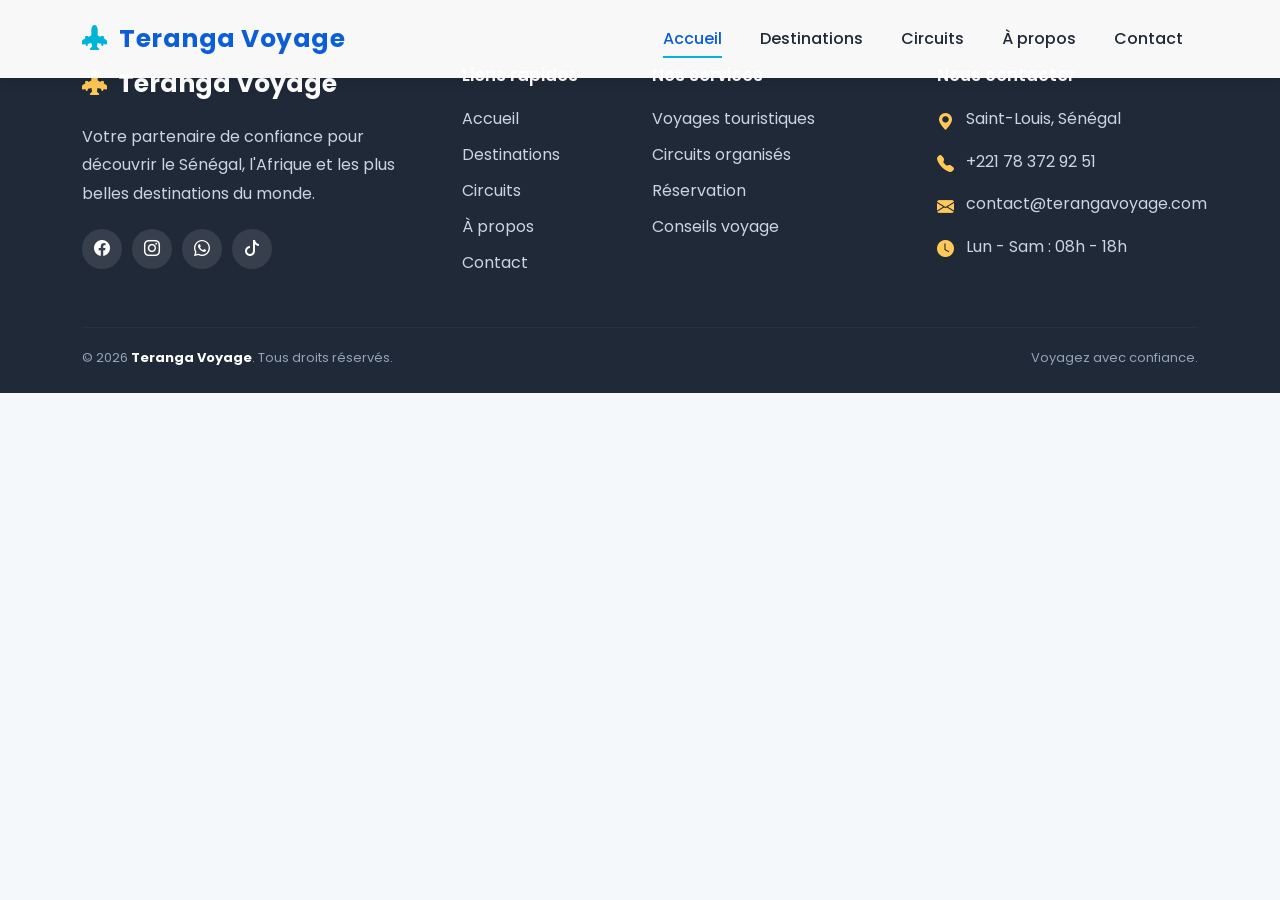
==== pages/apropos.html @ e25b34bc "correction navigation" ====
<!DOCTYPE html>
<html lang="fr">

<head>

    <meta charset="UTF-8">

    <meta name="viewport" content="width=device-width, initial-scale=1.0">

    <title>Teranga Voyage - Agence de Voyage</title>

    <!-- Bootstrap CSS -->
    <link
        href="https://cdn.jsdelivr.net/npm/bootstrap@5.3.3/dist/css/bootstrap.min.css"
        rel="stylesheet">

    <!-- Bootstrap Icons -->
    <link
        rel="stylesheet"
        href="https://cdn.jsdelivr.net/npm/bootstrap-icons@1.11.3/font/bootstrap-icons.min.css">

    <!-- Police Google -->
    <link
        href="https://fonts.googleapis.com/css2?family=Poppins:wght@300;400;500;600;700;800&display=swap"
        rel="stylesheet">

    <!-- Notre CSS -->
    <link rel="stylesheet" href="../css/style.css">

</head>

<body>


<!-- =====================================================
                    NAVBAR
===================================================== -->

<nav class="navbar navbar-expand-lg fixed-top">

    <div class="container">

        <!-- LOGO -->

        <a class="navbar-brand" href="../index.html">

            <i class="bi bi-airplane-engines-fill"></i>

            Teranga Voyage

        </a>


        <!-- BOUTON MENU MOBILE -->

        <button
            class="navbar-toggler"
            type="button"
            data-bs-toggle="collapse"
            data-bs-target="#menu">

            <span class="navbar-toggler-icon"></span>

        </button>


        <!-- MENU -->

        <div class="collapse navbar-collapse" id="menu">

            <ul class="navbar-nav ms-auto">

                <li class="nav-item">

                    <a
                        class="nav-link active"
                        href="../index.html">

                        Accueil

                    </a>

                </li>


                <li class="nav-item">

                    <a
                        class="nav-link"
                        href="../pages/destinations.html">

                        Destinations

                    </a>

                </li>


                <li class="nav-item">

                    <a
                        class="nav-link"
                        href="../pages/circuits.html">

                        Circuits

                    </a>

                </li>


                <li class="nav-item">

                    <a
                        class="nav-link"
                        href="../pages/apropos.html">

                        À propos

                    </a>

                </li>


                <li class="nav-item">

                    <a
                        class="nav-link"
                        href="../pages/contact.html">

                        Contact

                    </a>

                </li>

            </ul>

        </div>

    </div>

</nav>






<!-- =====================================================
                        FOOTER
===================================================== -->

<footer class="footer">

    <div class="container">

        <div class="row g-4">


            <!-- PRESENTATION -->

            <div class="col-lg-4 col-md-6">

                <a href="index.html" class="footer-brand">

                    <i class="bi bi-airplane-engines-fill"></i>

                    Teranga Voyage

                </a>

                <p class="footer-description">

                    Votre partenaire de confiance pour découvrir
                    le Sénégal, l'Afrique et les plus belles
                    destinations du monde.

                </p>


                <!-- RESEAUX SOCIAUX -->

                <div class="social-links">

                    <a href="#" aria-label="Facebook">

                        <i class="bi bi-facebook"></i>

                    </a>

                    <a href="#" aria-label="Instagram">

                        <i class="bi bi-instagram"></i>

                    </a>

                    <a href="#" aria-label="WhatsApp">

                        <i class="bi bi-whatsapp"></i>

                    </a>

                    <a href="#" aria-label="TikTok">

                        <i class="bi bi-tiktok"></i>

                    </a>

                </div>

            </div>



            <!-- LIENS RAPIDES -->

            <div class="col-lg-2 col-md-6">

                <h5>
                    Liens rapides
                </h5>

                <ul class="footer-links">

                    <li>
                        <a href="index.html">
                            Accueil
                        </a>
                    </li>

                    <li>
                        <a href="destinations.html">
                            Destinations
                        </a>
                    </li>

                    <li>
                        <a href="pages/circuits.html">
                            Circuits
                        </a>
                    </li>

                    <li>
                        <a href="pages/apropos.html">
                            À propos
                        </a>
                    </li>

                    <li>
                        <a href="pages/contact.html">
                            Contact
                        </a>
                    </li>

                </ul>

            </div>



            <!-- SERVICES -->

            <div class="col-lg-3 col-md-6">

                <h5>
                    Nos services
                </h5>

                <ul class="footer-links">

                    <li>
                        <a href="pages/destinations.html">
                            Voyages touristiques
                        </a>
                    </li>

                    <li>
                        <a href="pages/circuits.html">
                            Circuits organisés
                        </a>
                    </li>

                    <li>
                        <a href="pages/reservation.html">
                            Réservation
                        </a>
                    </li>

                    <li>
                        <a href="#">
                            Conseils voyage
                        </a>
                    </li>

                </ul>

            </div>



            <!-- CONTACT -->

            <div class="col-lg-3 col-md-6">

                <h5>
                    Nous contacter
                </h5>

                <ul class="contact-info">

                    <li>

                        <i class="bi bi-geo-alt-fill"></i>

                        <span>
                            Saint-Louis, Sénégal
                        </span>

                    </li>

                    <li>

                        <i class="bi bi-telephone-fill"></i>

                        <span>
                            +221 78 372 92 51
                        </span>

                    </li>

                    <li>

                        <i class="bi bi-envelope-fill"></i>

                        <span>
                            contact@terangavoyage.com
                        </span>

                    </li>

                    <li>

                        <i class="bi bi-clock-fill"></i>

                        <span>
                            Lun - Sam : 08h - 18h
                        </span>

                    </li>

                </ul>

            </div>

        </div>



        <!-- SEPARATION -->

        <hr class="footer-line">



        <!-- COPYRIGHT -->

        <div class="footer-bottom">

            <p>
                © 2026 <strong>Teranga Voyage</strong>.
                Tous droits réservés.
            </p>

            <p>
                Voyagez avec confiance.
            </p>

        </div>

    </div>

</footer>



<!-- =====================================================
                    BOOTSTRAP JS
===================================================== -->

<script
    src="https://cdn.jsdelivr.net/npm/bootstrap@5.3.3/dist/js/bootstrap.bundle.min.js">
</script>


</body>

</html>
---- css/style.css ----
@import url('https://fonts.googleapis.com/css2?family=Poppins:wght@300;400;500;600;700;800&display=swap');


/* =====================================================
                    ROOT
===================================================== */

:root {

    --primary-color: #0B5ED7;
    --secondary-color: #00B4D8;
    --accent-color: #FFC857;

    --dark-color: #1F2937;
    --light-color: #F8FAFC;
    --white-color: #FFFFFF;
    --gray-color: #6B7280;

    --bg-color: #F4F8FB;
    --card-bg: #FFFFFF;

    --shadow: 0 8px 25px rgba(0, 0, 0, 0.12);

    --border-radius: 15px;

    --transition: all 0.3s ease;
}


/* =====================================================
                    RESET
===================================================== */

* {
    margin: 0;
    padding: 0;
    box-sizing: border-box;
}


html {
    scroll-behavior: smooth;
}


body {

    font-family: 'Poppins', sans-serif;

    background-color: var(--bg-color);

    color: var(--dark-color);

}


/* =====================================================
                    NAVBAR
===================================================== */

.navbar {

    background-color: rgba(255, 255, 255, 0.97);

    padding: 15px 0;

    box-shadow: 0 3px 15px rgba(0, 0, 0, 0.08);

    transition: var(--transition);

    z-index: 1000;

}


.navbar-brand {

    color: var(--primary-color) !important;

    font-size: 25px;

    font-weight: 700;

    letter-spacing: 0.5px;

}


.navbar-brand i {

    color: var(--secondary-color);

    margin-right: 6px;

}


.navbar-nav {

    gap: 8px;

}


.nav-link {

    color: var(--dark-color) !important;

    font-weight: 500;

    padding: 10px 15px !important;

    position: relative;

    transition: var(--transition);

}


.nav-link:hover {

    color: var(--primary-color) !important;

}


/* Ligne sous le lien */

.nav-link::after {

    content: "";

    position: absolute;

    left: 15px;

    bottom: 3px;

    width: 0;

    height: 2px;

    background-color: var(--secondary-color);

    transition: var(--transition);

}


.nav-link:hover::after,
.nav-link.active::after {

    width: calc(100% - 30px);

}


.nav-link.active {

    color: var(--primary-color) !important;

}


/* =====================================================
                BOUTON NAVBAR MOBILE
===================================================== */

.navbar-toggler {

    border: none;

    padding: 5px;

}


.navbar-toggler:focus {

    box-shadow: none;

}


/* =====================================================
                    HERO
===================================================== */

.hero {

    margin-top: 70px;

}


.carousel-img {

    height: 90vh;

    min-height: 550px;

    object-fit: cover;

    filter: brightness(55%);

}


/* =====================================================
                TEXTE DU CAROUSEL
===================================================== */

.carousel-caption {

    position: absolute;

    top: 50%;

    left: 10%;

    right: 10%;

    transform: translateY(-50%);

    text-align: left;

    max-width: 750px;

}


.hero-small-title {

    display: inline-block;

    color: var(--accent-color);

    font-size: 14px;

    font-weight: 700;

    letter-spacing: 2px;

    margin-bottom: 15px;

}


.carousel-caption h1 {

    font-size: 55px;

    line-height: 1.2;

    font-weight: 800;

    color: var(--white-color);

    margin-bottom: 20px;

}


.carousel-caption p {

    font-size: 18px;

    line-height: 1.7;

    color: var(--white-color);

    max-width: 650px;

    margin-bottom: 30px;

}


/* =====================================================
                    BOUTON
===================================================== */

.btn-main {

    display: inline-flex;

    align-items: center;

    gap: 10px;

    background-color: var(--accent-color);

    color: var(--dark-color);

    border: none;

    padding: 13px 28px;

    border-radius: 50px;

    font-weight: 600;

    transition: var(--transition);

}


.btn-main:hover {

    background-color: var(--secondary-color);

    color: var(--white-color);

    transform: translateY(-3px);

    box-shadow: var(--shadow);

}


.btn-main i {

    transition: var(--transition);

}


.btn-main:hover i {

    transform: translateX(5px);

}


/* =====================================================
            INDICATEURS DU CAROUSEL
===================================================== */

.carousel-indicators button {

    width: 10px;

    height: 10px;

    border-radius: 50%;

    margin: 0 5px;

}


.carousel-indicators .active {

    background-color: var(--accent-color);

}


/* =====================================================
            BOUTONS PRECEDENT / SUIVANT
===================================================== */

.carousel-control-prev,
.carousel-control-next {

    width: 7%;

}


.carousel-control-prev-icon,
.carousel-control-next-icon {

    width: 45px;

    height: 45px;

    background-color: rgba(0, 0, 0, 0.35);

    background-size: 50%;

    border-radius: 50%;

}


/* =====================================================
                    RESPONSIVE
===================================================== */

@media (max-width: 992px) {

    .navbar-nav {

        gap: 0;

        padding-top: 15px;

    }


    .nav-link {

        padding: 10px 5px !important;

    }


    .carousel-caption {

        left: 8%;

        right: 8%;

    }


    .carousel-caption h1 {

        font-size: 42px;

    }

}


@media (max-width: 768px) {

    .hero {

        margin-top: 65px;

    }


    .carousel-img {

        height: 75vh;

        min-height: 500px;

    }


    .carousel-caption {

        left: 7%;

        right: 7%;

        text-align: center;

    }


    .hero-small-title {

        font-size: 11px;

        letter-spacing: 1.5px;

    }


    .carousel-caption h1 {

        font-size: 32px;

    }


    .carousel-caption p {

        font-size: 15px;

        line-height: 1.5;

    }


    .btn-main {

        padding: 11px 22px;

        font-size: 14px;

    }

}


@media (max-width: 576px) {

    .navbar-brand {

        font-size: 20px;

    }


    .carousel-img {

        height: 70vh;

        min-height: 450px;

    }


    .carousel-caption h1 {

        font-size: 27px;

    }


    .carousel-caption p {

        font-size: 14px;

        margin-bottom: 20px;

    }


    .hero-small-title {

        font-size: 10px;

    }


    .carousel-control-prev,
    .carousel-control-next {

        width: 10%;

    }

}
/* =====================================================
        TITRES DES SECTIONS
===================================================== */

.section-title span,
.section-label {

    color: var(--secondary-color);

    font-size: 13px;

    font-weight: 700;

    letter-spacing: 2px;

}


.section-title h2,
.engagements h2 {

    color: var(--dark-color);

    font-size: 38px;

    font-weight: 700;

    margin: 12px 0 15px;

}


.section-title p {

    max-width: 650px;

    margin: auto;

    color: var(--gray-color);

    line-height: 1.7;

}


/* =====================================================
        SECTION POURQUOI NOUS
===================================================== */

.why-us {

    background-color: var(--white-color);

}


/* =====================================================
        CARTES
===================================================== */

.feature-card {

    background-color: var(--card-bg);

    padding: 40px 30px;

    text-align: center;

    border-radius: var(--border-radius);

    box-shadow: var(--shadow);

    border: 1px solid rgba(0, 0, 0, 0.04);

    transition: var(--transition);

}


.feature-card:hover {

    transform: translateY(-10px);

    box-shadow: 0 15px 35px rgba(0, 0, 0, 0.15);

}


.feature-icon {

    width: 75px;

    height: 75px;

    margin: 0 auto 25px;

    display: flex;

    align-items: center;

    justify-content: center;

    border-radius: 50%;

    background: rgba(11, 94, 215, 0.1);

    color: var(--primary-color);

    font-size: 32px;

    transition: var(--transition);

}


.feature-card:hover .feature-icon {

    background: var(--primary-color);

    color: var(--white-color);

}


.feature-card h3 {

    font-size: 21px;

    font-weight: 600;

    margin-bottom: 15px;

}


.feature-card p {

    color: var(--gray-color);

    line-height: 1.7;

    margin-bottom: 0;

}


/* =====================================================
        NOS ENGAGEMENTS
===================================================== */

.engagements {

    background-color: var(--light-color);

}


.engagements > .container {

    max-width: 1140px;

}


.engagements h2 {

    margin-top: 10px;

}


.engagements > .container > .row > .col-lg-6 > p {

    color: var(--gray-color);

    line-height: 1.8;

    margin-bottom: 30px;

}


/* =====================================================
        ENGAGEMENT ITEMS
===================================================== */

.engagement-item {

    display: flex;

    gap: 18px;

    margin-bottom: 25px;

}


.engagement-icon {

    min-width: 50px;

    height: 50px;

    display: flex;

    align-items: center;

    justify-content: center;

    border-radius: 50%;

    background-color: var(--white-color);

    color: var(--primary-color);

    box-shadow: var(--shadow);

    font-size: 21px;

}


.engagement-item h4 {

    font-size: 18px;

    font-weight: 600;

    margin-bottom: 5px;

}


.engagement-item p {

    color: var(--gray-color);

    margin: 0;

    line-height: 1.6;

}


/* =====================================================
        IMAGE ENGAGEMENT
===================================================== */

.engagement-image {

    position: relative;

}


.engagement-image img {

    width: 100%;

    height: 450px;

    object-fit: cover;

    border-radius: var(--border-radius);

    box-shadow: var(--shadow);

}


.experience-box {

    position: absolute;

    bottom: 25px;

    left: 25px;

    background-color: var(--white-color);

    padding: 18px 25px;

    border-radius: 10px;

    box-shadow: var(--shadow);

}


.experience-box strong {

    display: block;

    color: var(--primary-color);

    font-size: 22px;

}


.experience-box span {

    color: var(--gray-color);

    font-size: 13px;

}


/* =====================================================
        APPEL À L'ACTION
===================================================== */

.cta-section {

    background: linear-gradient(
        135deg,
        var(--primary-color),
        var(--secondary-color)
    );

}


.cta-content {

    color: var(--white-color);

    max-width: 750px;

    margin: auto;

}


.cta-content > span {

    color: var(--accent-color);

    font-size: 13px;

    font-weight: 700;

    letter-spacing: 2px;

}


.cta-content h2 {

    font-size: 40px;

    font-weight: 700;

    margin: 15px 0;

}


.cta-content p {

    color: var(--white-color);

    line-height: 1.7;

    margin-bottom: 30px;

}


/* =====================================================
        RESPONSIVE PARTIE 2
===================================================== */

@media (max-width: 768px) {

    .section-title h2,
    .engagements h2 {

        font-size: 30px;

    }


    .feature-card {

        padding: 30px 20px;

    }


    .engagement-image img {

        height: 350px;

    }


    .cta-content h2 {

        font-size: 30px;

    }

}


@media (max-width: 576px) {

    .section-title h2,
    .engagements h2 {

        font-size: 26px;

    }


    .experience-box {

        left: 15px;

        bottom: 15px;

    }

}
/* =====================================================
                MODAL RESERVATION
===================================================== */

.modal-content {

    border: none;

    border-radius: 18px;

    overflow: hidden;

    box-shadow: 0 20px 50px rgba(0, 0, 0, 0.2);

}


.modal-header {

    background: linear-gradient(
        135deg,
        var(--primary-color),
        var(--secondary-color)
    );

    color: var(--white-color);

    padding: 20px 25px;

}


.modal-title {

    font-weight: 600;

}


.modal-title i {

    margin-right: 8px;

    color: var(--accent-color);

}


.modal-header .btn-close {

    filter: brightness(0) invert(1);

}


.modal-body {

    padding: 30px;

}


.reservation-intro {

    color: var(--gray-color);

    font-size: 14px;

    line-height: 1.6;

    margin-bottom: 25px;

}


.form-label {

    font-weight: 500;

    color: var(--dark-color);

}


.form-control,
.form-select {

    padding: 12px 15px;

    border: 1px solid #ddd;

    border-radius: 8px;

    transition: var(--transition);

}


.form-control:focus,
.form-select:focus {

    border-color: var(--primary-color);

    box-shadow: 0 0 0 0.2rem rgba(11, 94, 215, 0.12);

}


textarea.form-control {

    resize: none;

}



/* =====================================================
                        FOOTER
===================================================== */

.footer {

    background-color: var(--dark-color);

    color: var(--white-color);

    padding: 65px 0 25px;

}


.footer-brand {

    display: inline-block;

    color: var(--white-color);

    text-decoration: none;

    font-size: 25px;

    font-weight: 700;

    margin-bottom: 20px;

}


.footer-brand i {

    color: var(--accent-color);

    margin-right: 6px;

}


.footer-description {

    color: #cbd5e1;

    line-height: 1.8;

    max-width: 350px;

}


/* =====================================================
                RESEAUX SOCIAUX
===================================================== */

.social-links {

    display: flex;

    gap: 10px;

    margin-top: 20px;

}


.social-links a {

    width: 40px;

    height: 40px;

    display: flex;

    align-items: center;

    justify-content: center;

    background-color: rgba(255, 255, 255, 0.1);

    color: var(--white-color);

    border-radius: 50%;

    text-decoration: none;

    transition: var(--transition);

}


.social-links a:hover {

    background-color: var(--secondary-color);

    transform: translateY(-4px);

}


/* =====================================================
                    TITRES FOOTER
===================================================== */

.footer h5 {

    color: var(--white-color);

    font-size: 17px;

    font-weight: 600;

    margin-bottom: 22px;

}


/* =====================================================
                    LIENS FOOTER
===================================================== */

.footer-links {

    list-style: none;

    padding: 0;

    margin: 0;

}


.footer-links li {

    margin-bottom: 12px;

}


.footer-links a {

    color: #cbd5e1;

    text-decoration: none;

    transition: var(--transition);

}


.footer-links a:hover {

    color: var(--accent-color);

    padding-left: 5px;

}


/* =====================================================
                INFORMATIONS CONTACT
===================================================== */

.contact-info {

    list-style: none;

    padding: 0;

    margin: 0;

}


.contact-info li {

    display: flex;

    align-items: flex-start;

    gap: 12px;

    margin-bottom: 15px;

    color: #cbd5e1;

    line-height: 1.5;

}


.contact-info i {

    color: var(--accent-color);

    font-size: 17px;

    margin-top: 2px;

}


/* =====================================================
                LIGNE FOOTER
===================================================== */

.footer-line {

    border-color: rgba(255, 255, 255, 0.15);

    margin: 40px 0 20px;

}


/* =====================================================
                COPYRIGHT
===================================================== */

.footer-bottom {

    display: flex;

    justify-content: space-between;

    align-items: center;

    gap: 20px;

}


.footer-bottom p {

    margin: 0;

    color: #94a3b8;

    font-size: 13px;

}


.footer-bottom strong {

    color: var(--white-color);

}


/* =====================================================
                    RESPONSIVE
===================================================== */

@media (max-width: 768px) {

    .footer {

        padding: 50px 0 20px;

    }


    .footer-bottom {

        flex-direction: column;

        text-align: center;

    }


    .modal-body {

        padding: 22px;

    }

}


@media (max-width: 576px) {

    .footer-brand {

        font-size: 22px;

    }


    .footer {

        text-align: center;

    }


    .footer-description {

        margin-left: auto;

        margin-right: auto;

    }


    .social-links {

        justify-content: center;

    }


    .contact-info li {

        justify-content: center;

    }

}
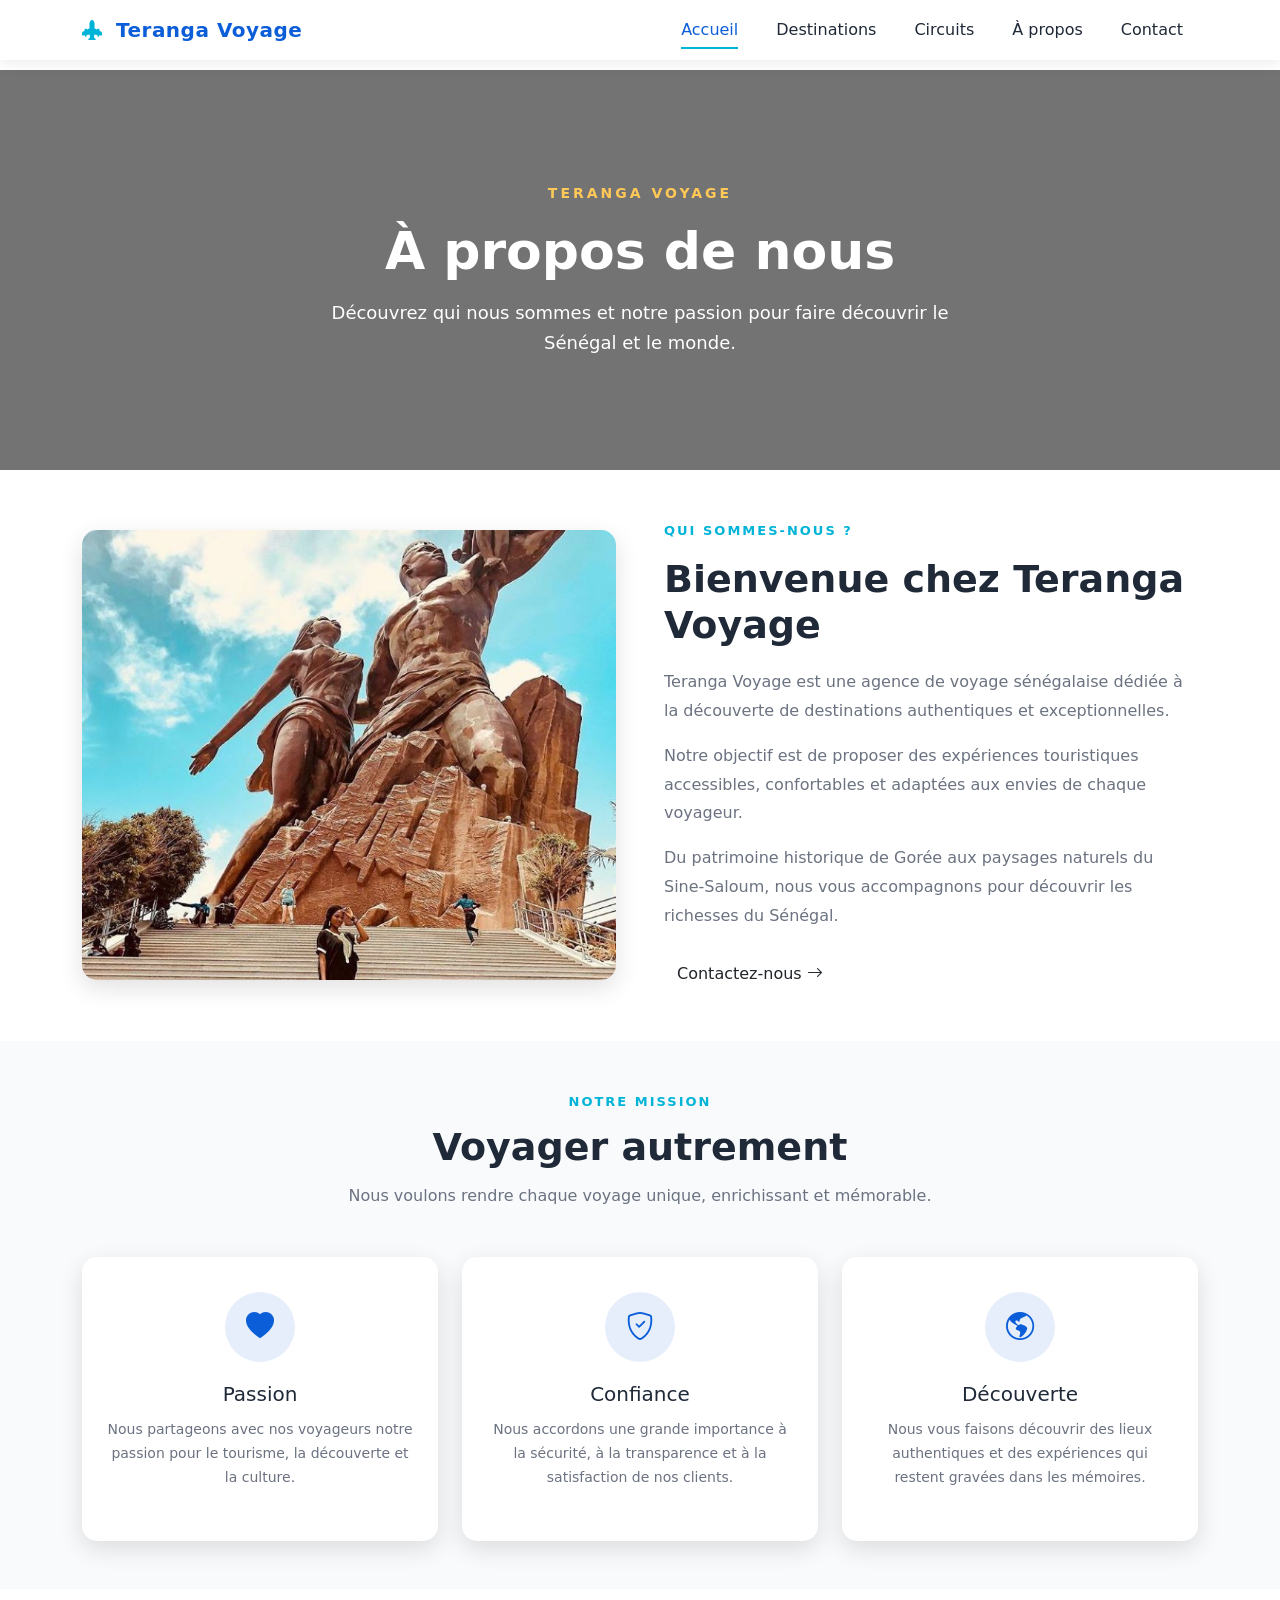
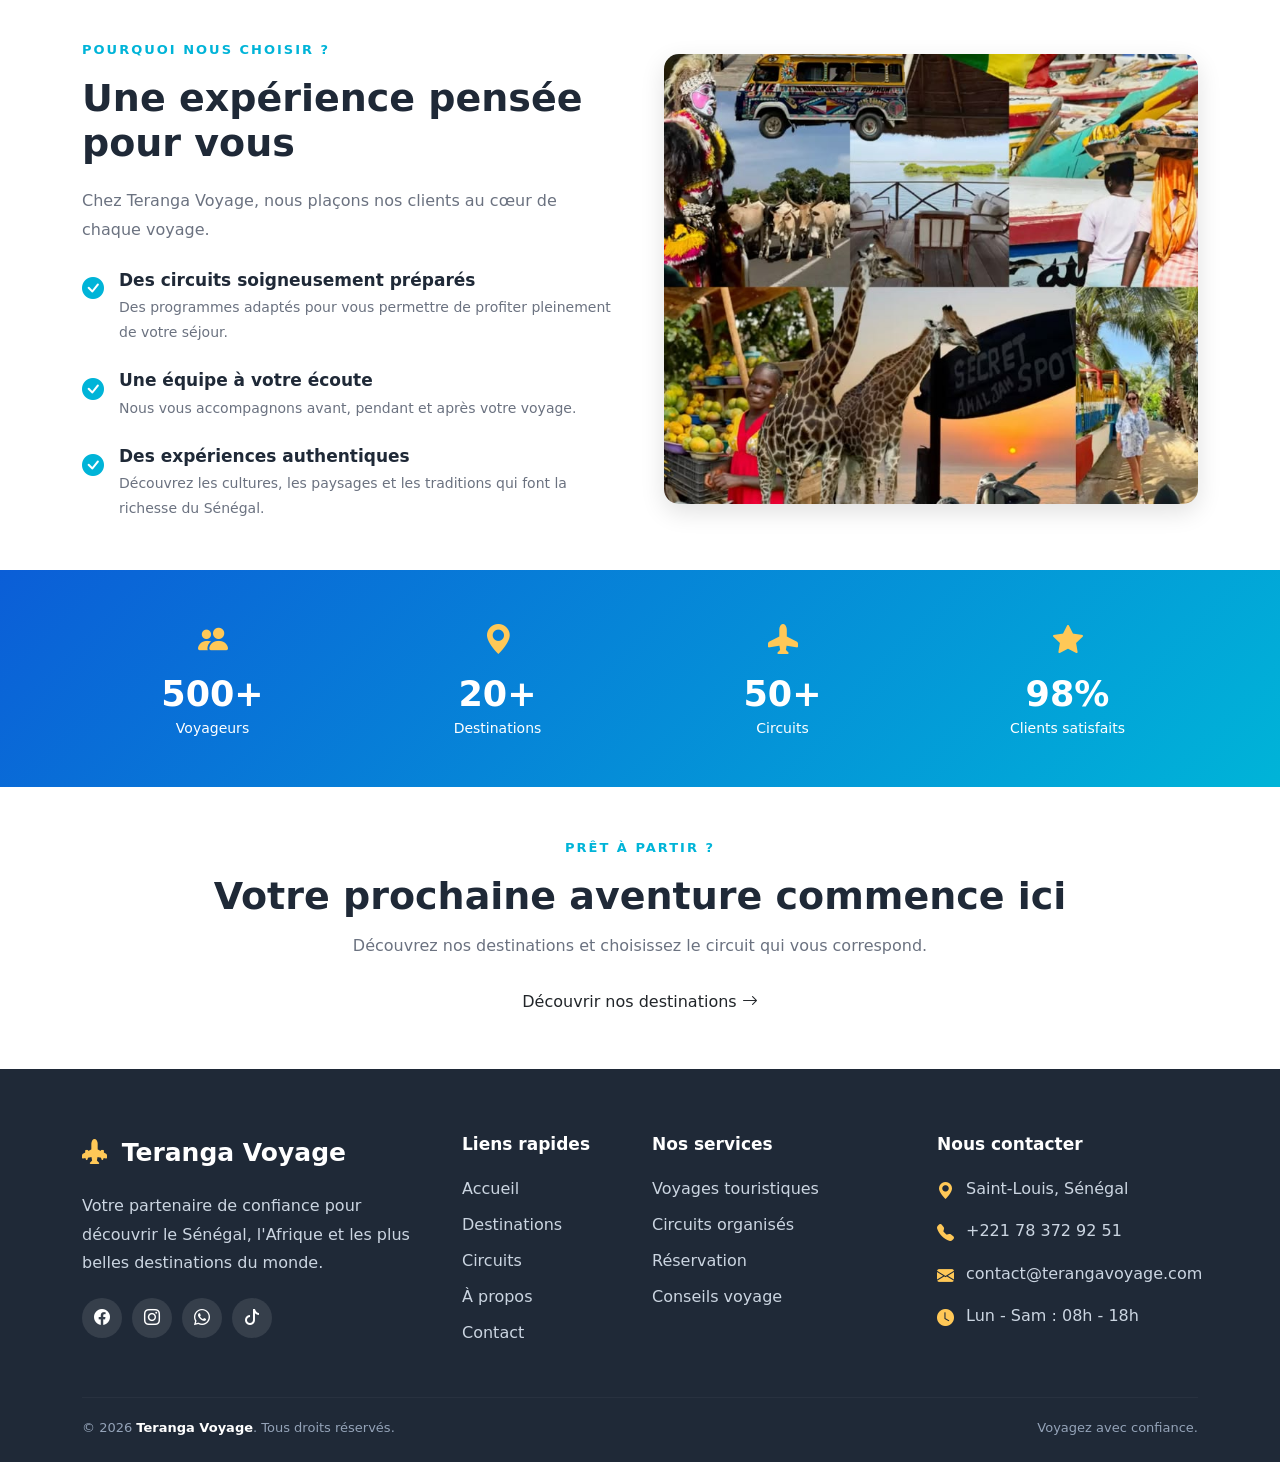
==== commit b5ebde9d: "qjout d" ====
--- a/pages/apropos.html
+++ b/pages/apropos.html
@@ -142,6 +142,491 @@
 
 </nav>
 
+<!DOCTYPE html>
+<html lang="fr">
+
+<head>
+
+    <meta charset="UTF-8">
+
+    <meta name="viewport" content="width=device-width, initial-scale=1.0">
+
+    <title>À propos | Teranga Voyage</title>
+
+    <!-- Bootstrap CSS -->
+    <link
+        href="https://cdn.jsdelivr.net/npm/bootstrap@5.3.3/dist/css/bootstrap.min.css"
+        rel="stylesheet">
+
+    <!-- Bootstrap Icons -->
+    <link
+        rel="stylesheet"
+        href="https://cdn.jsdelivr.net/npm/bootstrap-icons@1.11.3/font/bootstrap-icons.min.css">
+
+    <!-- CSS du projet -->
+    <link rel="stylesheet" href="css/style.css">
+
+</head>
+
+<body>
+
+
+<!-- =====================================================
+                    BANNIÈRE À PROPOS
+===================================================== -->
+
+<section class="about-hero">
+
+    <div class="container">
+
+        <div class="about-hero-content text-center">
+
+            <span>TERANGA VOYAGE</span>
+
+            <h1>À propos de nous</h1>
+
+            <p>
+                Découvrez qui nous sommes et notre passion
+                pour faire découvrir le Sénégal et le monde.
+            </p>
+
+        </div>
+
+    </div>
+
+</section>
+
+
+
+<!-- =====================================================
+                    PRÉSENTATION
+===================================================== -->
+
+<section class="about-presentation py-5">
+
+    <div class="container">
+
+        <div class="row align-items-center g-5">
+
+
+            <!-- IMAGE -->
+
+            <div class="col-lg-6">
+
+                <div class="about-image">
+
+                    <img
+                        src="../images/decouverte.jpg"
+                        alt="Voyage au Sénégal">
+
+                </div>
+
+            </div>
+
+
+            <!-- TEXTE -->
+
+            <div class="col-lg-6">
+
+                <span class="about-subtitle">
+                    QUI SOMMES-NOUS ?
+                </span>
+
+                <h2>
+                    Bienvenue chez Teranga Voyage
+                </h2>
+
+                <p>
+                    Teranga Voyage est une agence de voyage
+                    sénégalaise dédiée à la découverte de
+                    destinations authentiques et exceptionnelles.
+                </p>
+
+                <p>
+                    Notre objectif est de proposer des expériences
+                    touristiques accessibles, confortables et
+                    adaptées aux envies de chaque voyageur.
+                </p>
+
+                <p>
+                    Du patrimoine historique de Gorée aux paysages
+                    naturels du Sine-Saloum, nous vous accompagnons
+                    pour découvrir les richesses du Sénégal.
+                </p>
+
+
+                <a
+                    href="contact.html"
+                    class="btn btn-main mt-2">
+
+                    Contactez-nous
+
+                    <i class="bi bi-arrow-right"></i>
+
+                </a>
+
+            </div>
+
+        </div>
+
+    </div>
+
+</section>
+
+
+
+<!-- =====================================================
+                    NOTRE MISSION
+===================================================== -->
+
+<section class="about-mission py-5">
+
+    <div class="container">
+
+        <div class="section-title text-center mb-5">
+
+            <span>NOTRE MISSION</span>
+
+            <h2>
+                Voyager autrement
+            </h2>
+
+            <p>
+                Nous voulons rendre chaque voyage unique,
+                enrichissant et mémorable.
+            </p>
+
+        </div>
+
+
+        <div class="row g-4">
+
+
+            <!-- VALEUR 1 -->
+
+            <div class="col-lg-4 col-md-6">
+
+                <div class="value-card text-center">
+
+                    <div class="value-icon">
+
+                        <i class="bi bi-heart-fill"></i>
+
+                    </div>
+
+                    <h3>
+                        Passion
+                    </h3>
+
+                    <p>
+                        Nous partageons avec nos voyageurs
+                        notre passion pour le tourisme,
+                        la découverte et la culture.
+                    </p>
+
+                </div>
+
+            </div>
+
+
+            <!-- VALEUR 2 -->
+
+            <div class="col-lg-4 col-md-6">
+
+                <div class="value-card text-center">
+
+                    <div class="value-icon">
+
+                        <i class="bi bi-shield-check"></i>
+
+                    </div>
+
+                    <h3>
+                        Confiance
+                    </h3>
+
+                    <p>
+                        Nous accordons une grande importance
+                        à la sécurité, à la transparence et
+                        à la satisfaction de nos clients.
+                    </p>
+
+                </div>
+
+            </div>
+
+
+            <!-- VALEUR 3 -->
+
+            <div class="col-lg-4 col-md-6">
+
+                <div class="value-card text-center">
+
+                    <div class="value-icon">
+
+                        <i class="bi bi-globe-americas"></i>
+
+                    </div>
+
+                    <h3>
+                        Découverte
+                    </h3>
+
+                    <p>
+                        Nous vous faisons découvrir des lieux
+                        authentiques et des expériences qui
+                        restent gravées dans les mémoires.
+                    </p>
+
+                </div>
+
+            </div>
+
+        </div>
+
+    </div>
+
+</section>
+
+
+
+<!-- =====================================================
+                    POURQUOI NOUS CHOISIR
+===================================================== -->
+
+<section class="why-us py-5">
+
+    <div class="container">
+
+        <div class="row align-items-center g-5">
+
+
+            <!-- TEXTE -->
+
+            <div class="col-lg-6">
+
+                <span class="about-subtitle">
+                    POURQUOI NOUS CHOISIR ?
+                </span>
+
+                <h2>
+                    Une expérience pensée pour vous
+                </h2>
+
+                <p>
+                    Chez Teranga Voyage, nous plaçons nos clients
+                    au cœur de chaque voyage.
+                </p>
+
+
+                <div class="why-item">
+
+                    <i class="bi bi-check-circle-fill"></i>
+
+                    <div>
+
+                        <h4>
+                            Des circuits soigneusement préparés
+                        </h4>
+
+                        <p>
+                            Des programmes adaptés pour vous
+                            permettre de profiter pleinement
+                            de votre séjour.
+                        </p>
+
+                    </div>
+
+                </div>
+
+
+                <div class="why-item">
+
+                    <i class="bi bi-check-circle-fill"></i>
+
+                    <div>
+
+                        <h4>
+                            Une équipe à votre écoute
+                        </h4>
+
+                        <p>
+                            Nous vous accompagnons avant,
+                            pendant et après votre voyage.
+                        </p>
+
+                    </div>
+
+                </div>
+
+
+                <div class="why-item">
+
+                    <i class="bi bi-check-circle-fill"></i>
+
+                    <div>
+
+                        <h4>
+                            Des expériences authentiques
+                        </h4>
+
+                        <p>
+                            Découvrez les cultures, les paysages
+                            et les traditions qui font la richesse
+                            du Sénégal.
+                        </p>
+
+                    </div>
+
+                </div>
+
+            </div>
+
+
+            <!-- IMAGE -->
+
+            <div class="col-lg-6">
+
+                <div class="why-image">
+
+                    <img
+                        src="../images/SENEGAL.jpg"
+                        alt="Découverte du Sénégal">
+
+                </div>
+
+            </div>
+
+        </div>
+
+    </div>
+
+</section>
+
+
+
+<!-- =====================================================
+                    NOS CHIFFRES
+===================================================== -->
+
+<section class="about-stats py-5">
+
+    <div class="container">
+
+        <div class="row g-4 text-center">
+
+
+            <div class="col-lg-3 col-6">
+
+                <div class="stat-box">
+
+                    <i class="bi bi-people-fill"></i>
+
+                    <h3>500+</h3>
+
+                    <p>
+                        Voyageurs
+                    </p>
+
+                </div>
+
+            </div>
+
+
+            <div class="col-lg-3 col-6">
+
+                <div class="stat-box">
+
+                    <i class="bi bi-geo-alt-fill"></i>
+
+                    <h3>20+</h3>
+
+                    <p>
+                        Destinations
+                    </p>
+
+                </div>
+
+            </div>
+
+
+            <div class="col-lg-3 col-6">
+
+                <div class="stat-box">
+
+                    <i class="bi bi-airplane-fill"></i>
+
+                    <h3>50+</h3>
+
+                    <p>
+                        Circuits
+                    </p>
+
+                </div>
+
+            </div>
+
+
+            <div class="col-lg-3 col-6">
+
+                <div class="stat-box">
+
+                    <i class="bi bi-star-fill"></i>
+
+                    <h3>98%</h3>
+
+                    <p>
+                        Clients satisfaits
+                    </p>
+
+                </div>
+
+            </div>
+
+        </div>
+
+    </div>
+
+</section>
+
+
+
+<!-- =====================================================
+                    APPEL À L'ACTION
+===================================================== -->
+
+<section class="about-cta py-5">
+
+    <div class="container text-center">
+
+        <span>
+            PRÊT À PARTIR ?
+        </span>
+
+        <h2>
+            Votre prochaine aventure commence ici
+        </h2>
+
+        <p>
+            Découvrez nos destinations et choisissez
+            le circuit qui vous correspond.
+        </p>
+
+        <a
+            href="destinations.html"
+            class="btn btn-main">
+
+            Découvrir nos destinations
+
+            <i class="bi bi-arrow-right"></i>
+
+        </a>
+
+    </div>
+
+</section>
+
+
 
 
 
--- a/css/style.css
+++ b/css/style.css
@@ -1400,4 +1400,1258 @@
 
     }
 
+}
+/* =====================================================
+                    PAGE CIRCUITS
+===================================================== */
+
+.circuits-hero {
+
+    min-height: 400px;
+
+    margin-top: 70px;
+
+    display: flex;
+
+    align-items: center;
+
+    background:
+        linear-gradient(
+            rgba(0, 0, 0, 0.55),
+            rgba(0, 0, 0, 0.55)
+        ),
+        url("../images/circuits-banner.jpg")
+        center/cover no-repeat;
+
+}
+
+
+.circuits-hero-content {
+
+    color: var(--white-color);
+
+}
+
+
+.circuits-hero-content span {
+
+    color: var(--accent-color);
+
+    font-size: 14px;
+
+    font-weight: 700;
+
+    letter-spacing: 3px;
+
+}
+
+
+.circuits-hero-content h1 {
+
+    font-size: 52px;
+
+    font-weight: 800;
+
+    margin: 15px 0;
+
+}
+
+
+.circuits-hero-content p {
+
+    max-width: 650px;
+
+    margin: auto;
+
+    font-size: 18px;
+
+    line-height: 1.7;
+
+}
+
+
+/* ================= TITRE ================= */
+
+.section-title span {
+
+    color: var(--secondary-color);
+
+    font-size: 13px;
+
+    font-weight: 700;
+
+    letter-spacing: 2px;
+
+}
+
+
+.section-title h2 {
+
+    color: var(--dark-color);
+
+    font-size: 38px;
+
+    font-weight: 700;
+
+    margin: 12px 0;
+
+}
+
+
+.section-title p {
+
+    max-width: 650px;
+
+    margin: auto;
+
+    color: var(--gray-color);
+
+    line-height: 1.7;
+
+}
+
+
+/* ================= CARTES ================= */
+
+.circuit-card {
+
+    background-color: var(--white-color);
+
+    border-radius: var(--border-radius);
+
+    overflow: hidden;
+
+    box-shadow: var(--shadow);
+
+    border: 1px solid rgba(0, 0, 0, 0.05);
+
+    transition: var(--transition);
+
+}
+
+
+.circuit-card:hover {
+
+    transform: translateY(-8px);
+
+    box-shadow: 0 18px 40px rgba(0, 0, 0, 0.16);
+
+}
+
+
+/* ================= IMAGE ================= */
+
+.circuit-image {
+
+    position: relative;
+
+    height: 230px;
+
+    overflow: hidden;
+
+}
+
+
+.circuit-image img {
+
+    width: 100%;
+
+    height: 100%;
+
+    object-fit: cover;
+
+    transition: 0.5s ease;
+
+}
+
+
+.circuit-card:hover .circuit-image img {
+
+    transform: scale(1.08);
+
+}
+
+
+/* ================= BADGE ================= */
+
+.circuit-badge {
+
+    position: absolute;
+
+    top: 15px;
+
+    right: 15px;
+
+    background-color: var(--accent-color);
+
+    color: var(--dark-color);
+
+    padding: 7px 14px;
+
+    border-radius: 30px;
+
+    font-size: 13px;
+
+    font-weight: 600;
+
+}
+
+
+/* ================= CONTENU ================= */
+
+.circuit-content {
+
+    padding: 25px;
+
+}
+
+
+.circuit-location {
+
+    color: var(--secondary-color);
+
+    font-size: 13px;
+
+    font-weight: 600;
+
+}
+
+
+.circuit-content h3 {
+
+    color: var(--dark-color);
+
+    font-size: 21px;
+
+    font-weight: 700;
+
+    margin: 10px 0;
+
+}
+
+
+.circuit-content > p {
+
+    color: var(--gray-color);
+
+    font-size: 14px;
+
+    line-height: 1.7;
+
+}
+
+
+/* ================= INFOS ================= */
+
+.circuit-info {
+
+    display: flex;
+
+    gap: 20px;
+
+    padding: 15px 0;
+
+    margin-top: 15px;
+
+    border-top: 1px solid #eee;
+
+    border-bottom: 1px solid #eee;
+
+}
+
+
+.circuit-info span {
+
+    color: var(--gray-color);
+
+    font-size: 12px;
+
+}
+
+
+.circuit-info i {
+
+    color: var(--primary-color);
+
+    margin-right: 5px;
+
+}
+
+
+/* ================= PRIX ================= */
+
+.circuit-bottom {
+
+    display: flex;
+
+    align-items: center;
+
+    justify-content: space-between;
+
+    gap: 15px;
+
+    margin-top: 20px;
+
+}
+
+
+.circuit-bottom small {
+
+    display: block;
+
+    color: var(--gray-color);
+
+    font-size: 11px;
+
+}
+
+
+.circuit-bottom strong {
+
+    display: block;
+
+    color: var(--primary-color);
+
+    font-size: 18px;
+
+}
+
+
+.circuit-bottom .btn-main {
+
+    padding: 9px 18px;
+
+    font-size: 13px;
+
+}
+
+
+/* ================= CTA ================= */
+
+.circuits-cta {
+
+    background: linear-gradient(
+        135deg,
+        var(--primary-color),
+        var(--secondary-color)
+    );
+
+    color: var(--white-color);
+
+}
+
+
+.circuits-cta span {
+
+    color: var(--accent-color);
+
+    font-size: 13px;
+
+    font-weight: 700;
+
+    letter-spacing: 2px;
+
+}
+
+
+.circuits-cta h2 {
+
+    font-size: 38px;
+
+    font-weight: 700;
+
+    margin: 15px 0;
+
+}
+
+
+.circuits-cta p {
+
+    color: var(--white-color);
+
+    margin-bottom: 25px;
+
+}
+
+
+/* ================= RESPONSIVE ================= */
+
+@media (max-width: 768px) {
+
+    .circuits-hero {
+
+        min-height: 350px;
+
+    }
+
+    .circuits-hero-content h1 {
+
+        font-size: 40px;
+
+    }
+
+    .section-title h2 {
+
+        font-size: 30px;
+
+    }
+
+}
+
+
+@media (max-width: 576px) {
+
+    .circuits-hero {
+
+        min-height: 320px;
+
+    }
+
+    .circuits-hero-content h1 {
+
+        font-size: 32px;
+
+    }
+
+    .circuit-bottom {
+
+        flex-direction: column;
+
+        align-items: flex-start;
+
+    }
+
+    .circuit-bottom .btn-main {
+
+        width: 100%;
+
+    }
+
+}
+/* =====================================================
+                    PAGE À PROPOS
+===================================================== */
+
+.about-hero {
+
+    min-height: 400px;
+
+    margin-top: 70px;
+
+    display: flex;
+
+    align-items: center;
+
+    background:
+        linear-gradient(
+            rgba(0, 0, 0, 0.55),
+            rgba(0, 0, 0, 0.55)
+        ),
+        url("../images/about-banner.jpg")
+        center/cover no-repeat;
+
+}
+
+
+.about-hero-content {
+
+    color: var(--white-color);
+
+}
+
+
+.about-hero-content span {
+
+    color: var(--accent-color);
+
+    font-size: 14px;
+
+    font-weight: 700;
+
+    letter-spacing: 3px;
+
+}
+
+
+.about-hero-content h1 {
+
+    font-size: 52px;
+
+    font-weight: 800;
+
+    margin: 15px 0;
+
+}
+
+
+.about-hero-content p {
+
+    max-width: 650px;
+
+    margin: auto;
+
+    font-size: 18px;
+
+    line-height: 1.7;
+
+}
+
+
+/* =====================================================
+                    PRÉSENTATION
+===================================================== */
+
+.about-image,
+.why-image {
+
+    overflow: hidden;
+
+    border-radius: var(--border-radius);
+
+    box-shadow: var(--shadow);
+
+}
+
+
+.about-image img,
+.why-image img {
+
+    width: 100%;
+
+    height: 450px;
+
+    object-fit: cover;
+
+}
+
+
+.about-subtitle {
+
+    color: var(--secondary-color);
+
+    font-size: 13px;
+
+    font-weight: 700;
+
+    letter-spacing: 2px;
+
+}
+
+
+.about-presentation h2,
+.why-us h2 {
+
+    color: var(--dark-color);
+
+    font-size: 38px;
+
+    font-weight: 700;
+
+    margin: 15px 0 20px;
+
+}
+
+
+.about-presentation p,
+.why-us p {
+
+    color: var(--gray-color);
+
+    line-height: 1.8;
+
+}
+
+
+/* =====================================================
+                    NOS VALEURS
+===================================================== */
+
+.about-mission {
+
+    background-color: #f8fafc;
+
+}
+
+
+.value-card {
+
+    height: 100%;
+
+    padding: 35px 25px;
+
+    background-color: var(--white-color);
+
+    border-radius: var(--border-radius);
+
+    box-shadow: var(--shadow);
+
+    transition: var(--transition);
+
+}
+
+
+.value-card:hover {
+
+    transform: translateY(-8px);
+
+}
+
+
+.value-icon {
+
+    width: 70px;
+
+    height: 70px;
+
+    margin: 0 auto 20px;
+
+    display: flex;
+
+    align-items: center;
+
+    justify-content: center;
+
+    border-radius: 50%;
+
+    background-color: rgba(11, 94, 215, 0.1);
+
+    color: var(--primary-color);
+
+    font-size: 28px;
+
+}
+
+
+.value-card h3 {
+
+    color: var(--dark-color);
+
+    font-size: 20px;
+
+    margin-bottom: 12px;
+
+}
+
+
+.value-card p {
+
+    color: var(--gray-color);
+
+    line-height: 1.7;
+
+    font-size: 14px;
+
+}
+
+
+/* =====================================================
+                    POURQUOI NOUS
+===================================================== */
+
+.why-item {
+
+    display: flex;
+
+    gap: 15px;
+
+    margin-top: 25px;
+
+}
+
+
+.why-item > i {
+
+    color: var(--secondary-color);
+
+    font-size: 22px;
+
+    margin-top: 3px;
+
+}
+
+
+.why-item h4 {
+
+    color: var(--dark-color);
+
+    font-size: 17px;
+
+    font-weight: 600;
+
+    margin-bottom: 5px;
+
+}
+
+
+.why-item p {
+
+    margin: 0;
+
+    font-size: 14px;
+
+}
+
+
+/* =====================================================
+                    STATISTIQUES
+===================================================== */
+
+.about-stats {
+
+    background:
+        linear-gradient(
+            135deg,
+            var(--primary-color),
+            var(--secondary-color)
+        );
+
+}
+
+
+.stat-box {
+
+    color: var(--white-color);
+
+}
+
+
+.stat-box i {
+
+    color: var(--accent-color);
+
+    font-size: 30px;
+
+}
+
+
+.stat-box h3 {
+
+    font-size: 35px;
+
+    font-weight: 700;
+
+    margin: 10px 0 3px;
+
+}
+
+
+.stat-box p {
+
+    margin: 0;
+
+    font-size: 14px;
+
+}
+
+
+/* =====================================================
+                    APPEL À L'ACTION
+===================================================== */
+
+.about-cta {
+
+    background-color: var(--white-color);
+
+}
+
+
+.about-cta span {
+
+    color: var(--secondary-color);
+
+    font-size: 13px;
+
+    font-weight: 700;
+
+    letter-spacing: 2px;
+
+}
+
+
+.about-cta h2 {
+
+    color: var(--dark-color);
+
+    font-size: 38px;
+
+    font-weight: 700;
+
+    margin: 15px 0;
+
+}
+
+
+.about-cta p {
+
+    color: var(--gray-color);
+
+    margin-bottom: 25px;
+
+}
+
+
+/* =====================================================
+                    RESPONSIVE
+===================================================== */
+
+@media (max-width: 768px) {
+
+    .about-hero {
+
+        min-height: 350px;
+
+    }
+
+
+    .about-hero-content h1 {
+
+        font-size: 40px;
+
+    }
+
+
+    .about-presentation h2,
+    .why-us h2 {
+
+        font-size: 30px;
+
+    }
+
+
+    .about-image img,
+    .why-image img {
+
+        height: 350px;
+
+    }
+
+}
+
+
+@media (max-width: 576px) {
+
+    .about-hero-content h1 {
+
+        font-size: 32px;
+
+    }
+
+
+    .about-hero-content p {
+
+        font-size: 15px;
+
+    }
+
+
+    .about-image img,
+    .why-image img {
+
+        height: 280px;
+
+    }
+
+}
+/* =====================================================
+                    PAGE CONTACT
+===================================================== */
+
+.contact-hero {
+
+    min-height: 400px;
+
+    margin-top: 70px;
+
+    display: flex;
+
+    align-items: center;
+
+    background:
+        linear-gradient(
+            rgba(0, 0, 0, 0.55),
+            rgba(0, 0, 0, 0.55)
+        ),
+        url("../images/contact-banner.jpg")
+        center/cover no-repeat;
+
+}
+
+
+.contact-hero-content {
+
+    color: var(--white-color);
+
+}
+
+
+.contact-hero-content span {
+
+    color: var(--accent-color);
+
+    font-size: 14px;
+
+    font-weight: 700;
+
+    letter-spacing: 3px;
+
+}
+
+
+.contact-hero-content h1 {
+
+    font-size: 52px;
+
+    font-weight: 800;
+
+    margin: 15px 0;
+
+}
+
+
+.contact-hero-content p {
+
+    max-width: 650px;
+
+    margin: auto;
+
+    font-size: 18px;
+
+    line-height: 1.7;
+
+}
+
+
+/* =====================================================
+                    INFORMATIONS CONTACT
+===================================================== */
+
+.contact-subtitle {
+
+    color: var(--secondary-color);
+
+    font-size: 13px;
+
+    font-weight: 700;
+
+    letter-spacing: 2px;
+
+}
+
+
+.contact-section h2 {
+
+    color: var(--dark-color);
+
+    font-size: 38px;
+
+    font-weight: 700;
+
+    margin: 15px 0;
+
+}
+
+
+.contact-intro {
+
+    color: var(--gray-color);
+
+    line-height: 1.8;
+
+    margin-bottom: 30px;
+
+}
+
+
+/* =====================================================
+                    CONTACT ITEMS
+===================================================== */
+
+.contact-item {
+
+    display: flex;
+
+    align-items: flex-start;
+
+    gap: 15px;
+
+    margin-bottom: 25px;
+
+}
+
+
+.contact-icon {
+
+    min-width: 50px;
+
+    height: 50px;
+
+    display: flex;
+
+    align-items: center;
+
+    justify-content: center;
+
+    background-color: rgba(11, 94, 215, 0.1);
+
+    color: var(--primary-color);
+
+    border-radius: 50%;
+
+    font-size: 19px;
+
+}
+
+
+.contact-item h4 {
+
+    color: var(--dark-color);
+
+    font-size: 16px;
+
+    font-weight: 600;
+
+    margin-bottom: 5px;
+
+}
+
+
+.contact-item p {
+
+    color: var(--gray-color);
+
+    margin: 0;
+
+    font-size: 14px;
+
+}
+
+
+/* =====================================================
+                    FORMULAIRE
+===================================================== */
+
+.contact-form-card {
+
+    background-color: var(--white-color);
+
+    padding: 35px;
+
+    border-radius: var(--border-radius);
+
+    box-shadow: var(--shadow);
+
+    border: 1px solid rgba(0, 0, 0, 0.05);
+
+}
+
+
+.contact-form-card h3 {
+
+    color: var(--dark-color);
+
+    font-size: 24px;
+
+    font-weight: 700;
+
+    margin-bottom: 8px;
+
+}
+
+
+.contact-form-card > p {
+
+    color: var(--gray-color);
+
+    font-size: 14px;
+
+    margin-bottom: 25px;
+
+}
+
+
+.contact-form-card .form-label {
+
+    color: var(--dark-color);
+
+    font-weight: 500;
+
+}
+
+
+.contact-form-card .form-control,
+.contact-form-card .form-select {
+
+    padding: 12px 15px;
+
+    border: 1px solid #ddd;
+
+    border-radius: 8px;
+
+}
+
+
+.contact-form-card .form-control:focus,
+.contact-form-card .form-select:focus {
+
+    border-color: var(--primary-color);
+
+    box-shadow: 0 0 0 0.2rem rgba(11, 94, 215, 0.12);
+
+}
+
+
+.contact-form-card textarea {
+
+    resize: none;
+
+}
+
+
+/* =====================================================
+                        CARTE
+===================================================== */
+
+.map-section {
+
+    padding: 60px 0;
+
+    background-color: #f8fafc;
+
+}
+
+
+.map-container {
+
+    overflow: hidden;
+
+    border-radius: var(--border-radius);
+
+    box-shadow: var(--shadow);
+
+}
+
+
+.map-container iframe {
+
+    display: block;
+
+}
+
+
+/* =====================================================
+                    APPEL À L'ACTION
+===================================================== */
+
+.contact-cta {
+
+    background:
+        linear-gradient(
+            135deg,
+            var(--primary-color),
+            var(--secondary-color)
+        );
+
+    color: var(--white-color);
+
+}
+
+
+.contact-cta span {
+
+    color: var(--accent-color);
+
+    font-size: 13px;
+
+    font-weight: 700;
+
+    letter-spacing: 2px;
+
+}
+
+
+.contact-cta h2 {
+
+    font-size: 38px;
+
+    font-weight: 700;
+
+    margin: 15px 0;
+
+}
+
+
+.contact-cta p {
+
+    color: var(--white-color);
+
+    margin-bottom: 25px;
+
+}
+
+
+/* =====================================================
+                    RESPONSIVE
+===================================================== */
+
+@media (max-width: 768px) {
+
+    .contact-hero {
+
+        min-height: 350px;
+
+    }
+
+
+    .contact-hero-content h1 {
+
+        font-size: 40px;
+
+    }
+
+
+    .contact-section h2 {
+
+        font-size: 30px;
+
+    }
+
+
+    .contact-form-card {
+
+        padding: 25px;
+
+    }
+
+
+    .contact-cta h2 {
+
+        font-size: 30px;
+
+    }
+
+}
+
+
+@media (max-width: 576px) {
+
+    .contact-hero-content h1 {
+
+        font-size: 32px;
+
+    }
+
+
+    .contact-hero-content p {
+
+        font-size: 15px;
+
+    }
+
+
+    .contact-form-card {
+
+        padding: 20px;
+
+    }
+
 }
